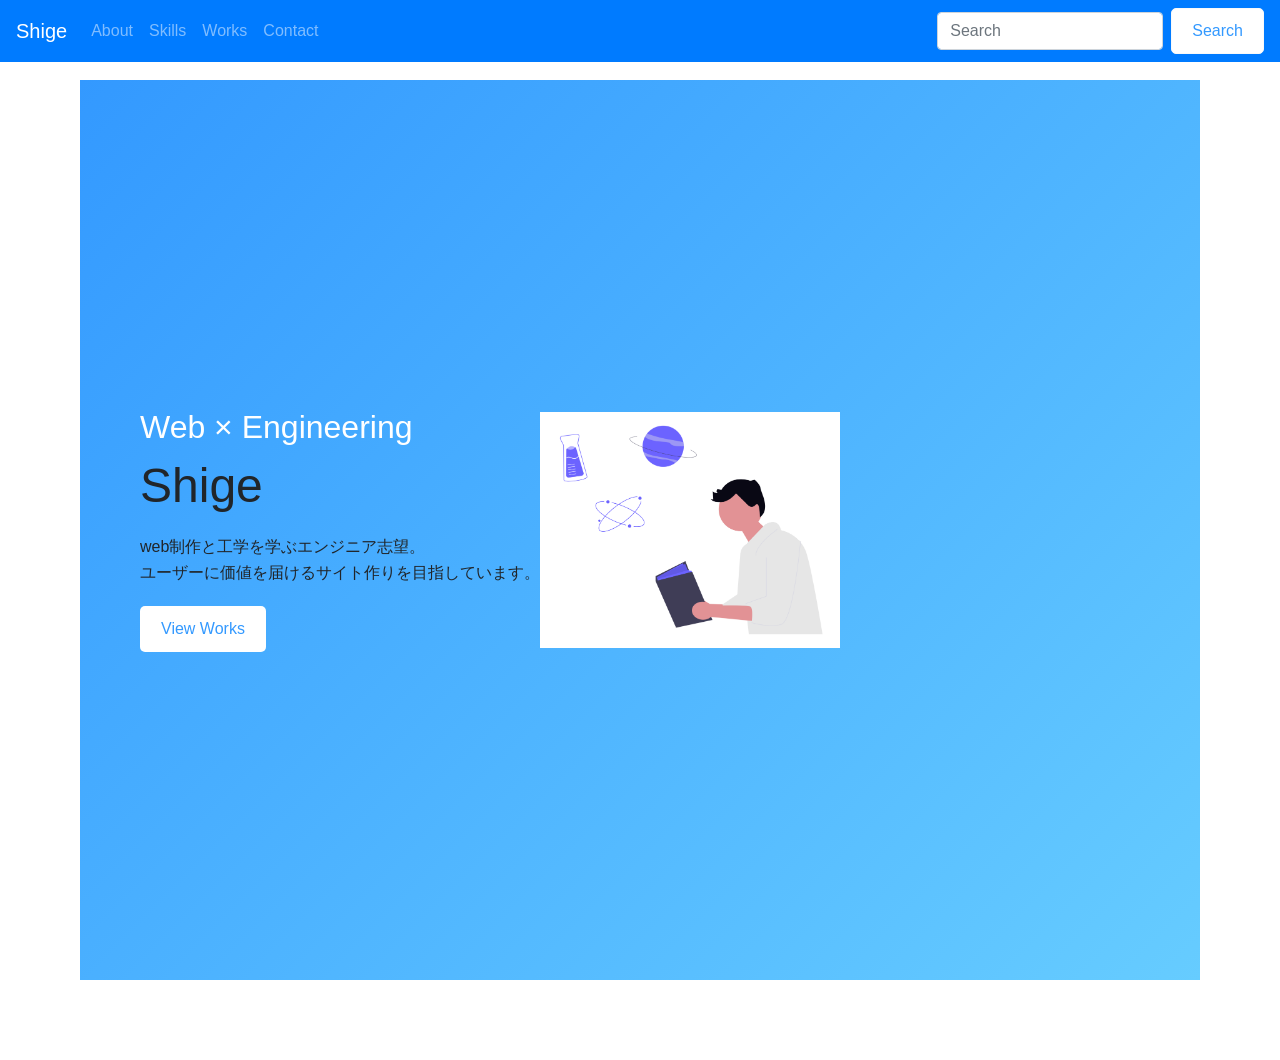
==== index.html @ 6b788b56 "first commit" ====
<!DOCTYPE html>
<html lang="en">

<head>
    <meta charset="UTF-8">
    <meta name="viewport" content="width=device-width, initial-scale=1.0">
    <title>Shige's Portforio</title>
    <link rel="stylesheet" href="https://stackpath.bootstrapcdn.com/bootstrap/4.5.0/css/bootstrap.min.css"
        integrity="sha384-9aIt2nRpC12Uk9gS9baDl411NQApFmC26EwAOH8WgZl5MYYxFfc+NcPb1dKGj7Sk" crossorigin="anonymous">
    <link rel="stylesheet" href="app.css">
</head>

<body>
    <header>
        <nav class="navbar fixed-top navbar-expand-lg navbar-dark bg-primary">
            <a class="navbar-brand" href="#">Shige</a>
            <button class="navbar-toggler" data-toggle="collapse" data-target="#expandme">
                <span class="navbar-toggler-icon"></span>
            </button>
            <div class="collapse navbar-collapse" id="expandme">
                <div class="navbar-nav">
                    <a href="" class="nav-item nav-link">About</a>
                    <a href="" class="nav-item nav-link">Skills</a>
                    <a href="" class="nav-item nav-link">Works</a>
                    <a href="" class="nav-item nav-link">Contact</a>
                </div>
                <form class="form-inline ml-auto">
                    <input class="form-control mr-sm-2" type="search" placeholder="Search" aria-label="Search">
                    <button class="btn btn-outline-light my-2 my-sm-0" type="submit">Search</button>
                </form>
            </div>

        </nav>


        </div>

    </header>

    <section id="hero">
        <div class="hero-container">

            <div class="hero-text">
                <h2>Web &times; Engineering</h2>
                <h1>Shige</h1>
                <p>web制作と工学を学ぶエンジニア志望。<br>
                    ユーザーに価値を届けるサイト作りを目指しています。</p>
                <a href="#works" class="btn">View Works</a>
            </div>

            <div class="hero-image">
                <img src="hero.png" alt="hero.image">
            </div>
        </div>
    </section>
    <section id="about"></section>
    <section id="skills"></section>
    <section id="works"></section>
    <section id="contact"></section>

    <footer></footer>
    <script src="https://code.jquery.com/jquery-3.5.1.slim.min.js"
        integrity="sha384-DfXdz2htPH0lsSSs5nCTpuj/zy4C+OGpamoFVy38MVBnE+IbbVYUew+OrCXaRkfj"
        crossorigin="anonymous"></script>
    <script src="https://cdn.jsdelivr.net/npm/popper.js@1.16.0/dist/umd/popper.min.js"
        integrity="sha384-Q6E9RHvbIyZFJoft+2mJbHaEWldlvI9IOYy5n3zV9zzTtmI3UksdQRVvoxMfooAo"
        crossorigin="anonymous"></script>
    <script src="https://stackpath.bootstrapcdn.com/bootstrap/4.5.0/js/bootstrap.min.js"
        integrity="sha384-OgVRvuATP1z7JjHLkuOU7Xw704+h835Lr+6QL9UvYjZE3Ipu6Tp75j7Bh/kR0JKI"
        crossorigin="anonymous"></script>
</body>
</body>

</html>
---- app.css ----
body {
    margin: 80px;
}




#hero{
    height: 100vh;
    display: flex;
    align-items: center;
    background: linear-gradient(135deg, #3399FF, #66CCFF);
}

.hero-container{
    display: flex;
    justify-content: space-between;
    align-items: center;
    padding: 0 60px;
}

.hero-text h1{
font-size: 48px;
margin: 10px 0;
}

.hero-text h2{
    color: white;
}

.hero-text p{
    margin: 20px 0;
    line-height: 1.6;
} 
.btn{
    display: inline-block;
    padding: 10px 20px;
    background-color: white;
    color: #3399FF;
    text-decoration: none;
    border-radius: 5px;
}
.hero-image img{
    width: 300px;
}
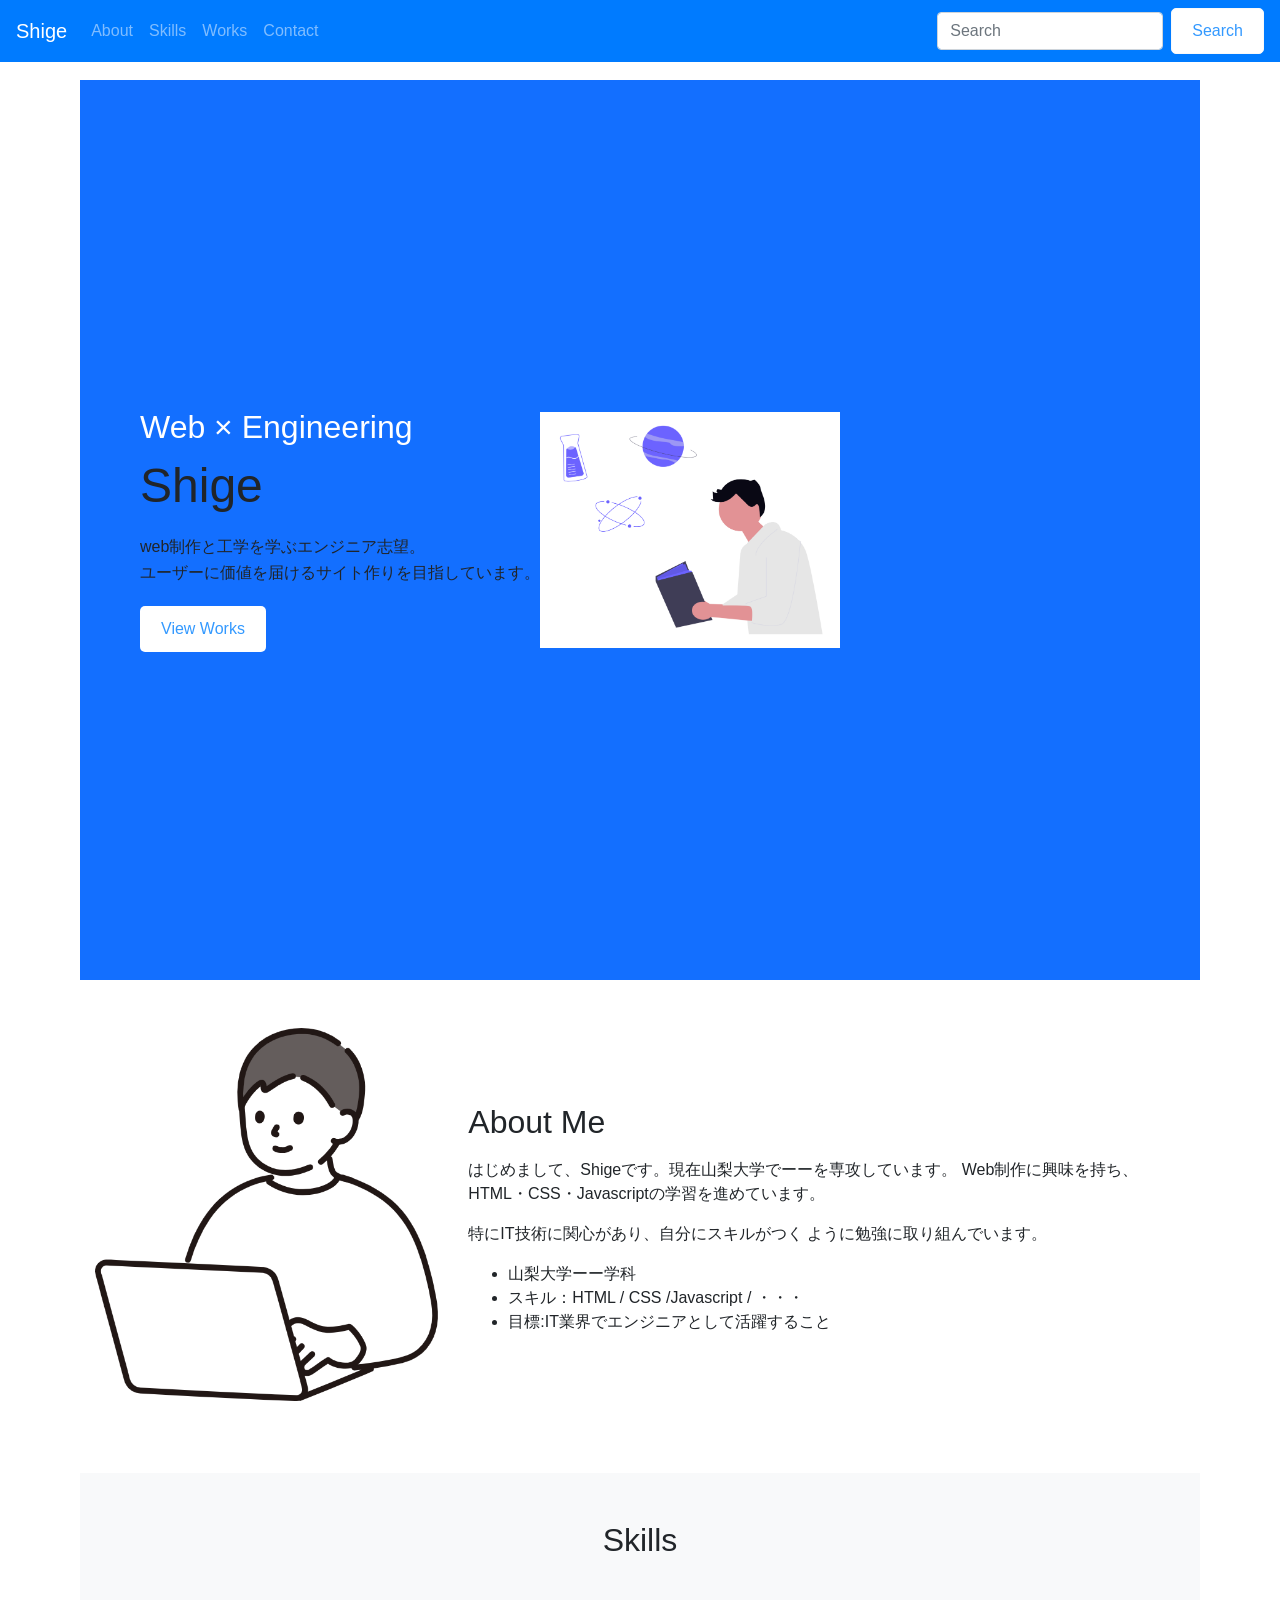
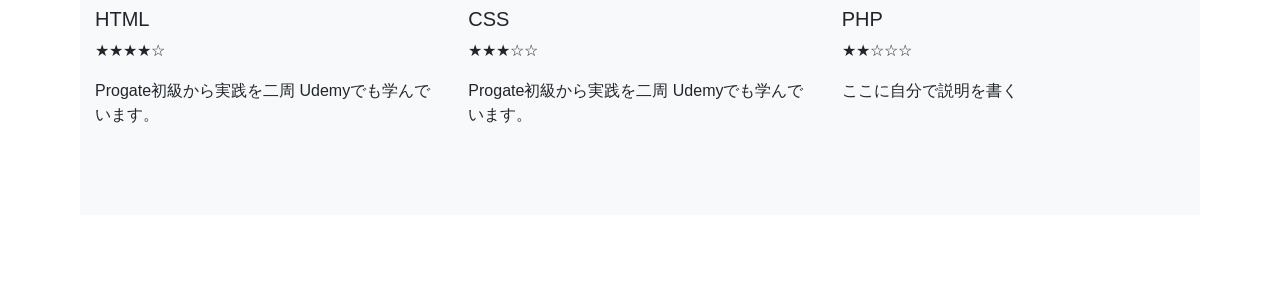
==== commit fea295ca: "プロフィールとスキル追加" ====
--- a/index.html
+++ b/index.html
@@ -53,8 +53,69 @@
             </div>
         </div>
     </section>
-    <section id="about"></section>
-    <section id="skills"></section>
+    <section id="about" class="py-5">
+        <div class="container">
+            <div class="row align-items-center">
+                <!-- 画像 -->
+                <div class="col-md-4 text-center mb-4">
+                    <img src="profile.png" class="img-fluid " alt="プロフィール画像">
+                </div>
+                <!-- テキスト -->
+                <div class="col-md-8">
+                    <h2 class="mb-3">About Me</h2>
+                    <p>
+                        はじめまして、Shigeです。現在山梨大学でーーを専攻しています。
+                        Web制作に興味を持ち、HTML・CSS・Javascriptの学習を進めています。
+                    </p>
+
+                    <p>
+                        特にIT技術に関心があり、自分にスキルがつく
+                        ように勉強に取り組んでいます。
+                    </p>
+
+                    <ul>
+                        <li>山梨大学ーー学科</li>
+                        <li>スキル：HTML / CSS /Javascript / ・・・</li>
+                        <li>目標:IT業界でエンジニアとして活躍すること</li>
+                    </ul>
+                </div>
+            </div>
+        </div>
+
+    </section>
+    <section id="skills" class="py-5 bg-light">
+        <div class="container">
+
+            <h2 class="text-center mb-5">Skills</h2>
+
+            <div class="row">
+
+                <div class="col-md-4 mb-4">
+                    <h5>HTML</h5>
+                    <p>★★★★☆</p>
+                    <p>Progate初級から実践を二周
+                        Udemyでも学んでいます。
+                    </p>
+                </div>
+
+                <div class="col-md-4 mb-4">
+                    <h5>CSS</h5>
+                    <p>★★★☆☆</p>
+                    <p>Progate初級から実践を二周
+                        Udemyでも学んでいます。
+                    </p>
+                </div>
+
+                <div class="col-md-4 mb-4">
+                    <h5>PHP</h5>
+                    <p>★★☆☆☆</p>
+                    <p>ここに自分で説明を書く</p>
+                </div>
+
+            </div>
+
+        </div>
+    </section>
     <section id="works"></section>
     <section id="contact"></section>
 
--- a/app.css
+++ b/app.css
@@ -9,7 +9,7 @@
     height: 100vh;
     display: flex;
     align-items: center;
-    background: linear-gradient(135deg, #3399FF, #66CCFF);
+    background-color: #136FFF;
 }
 
 .hero-container{
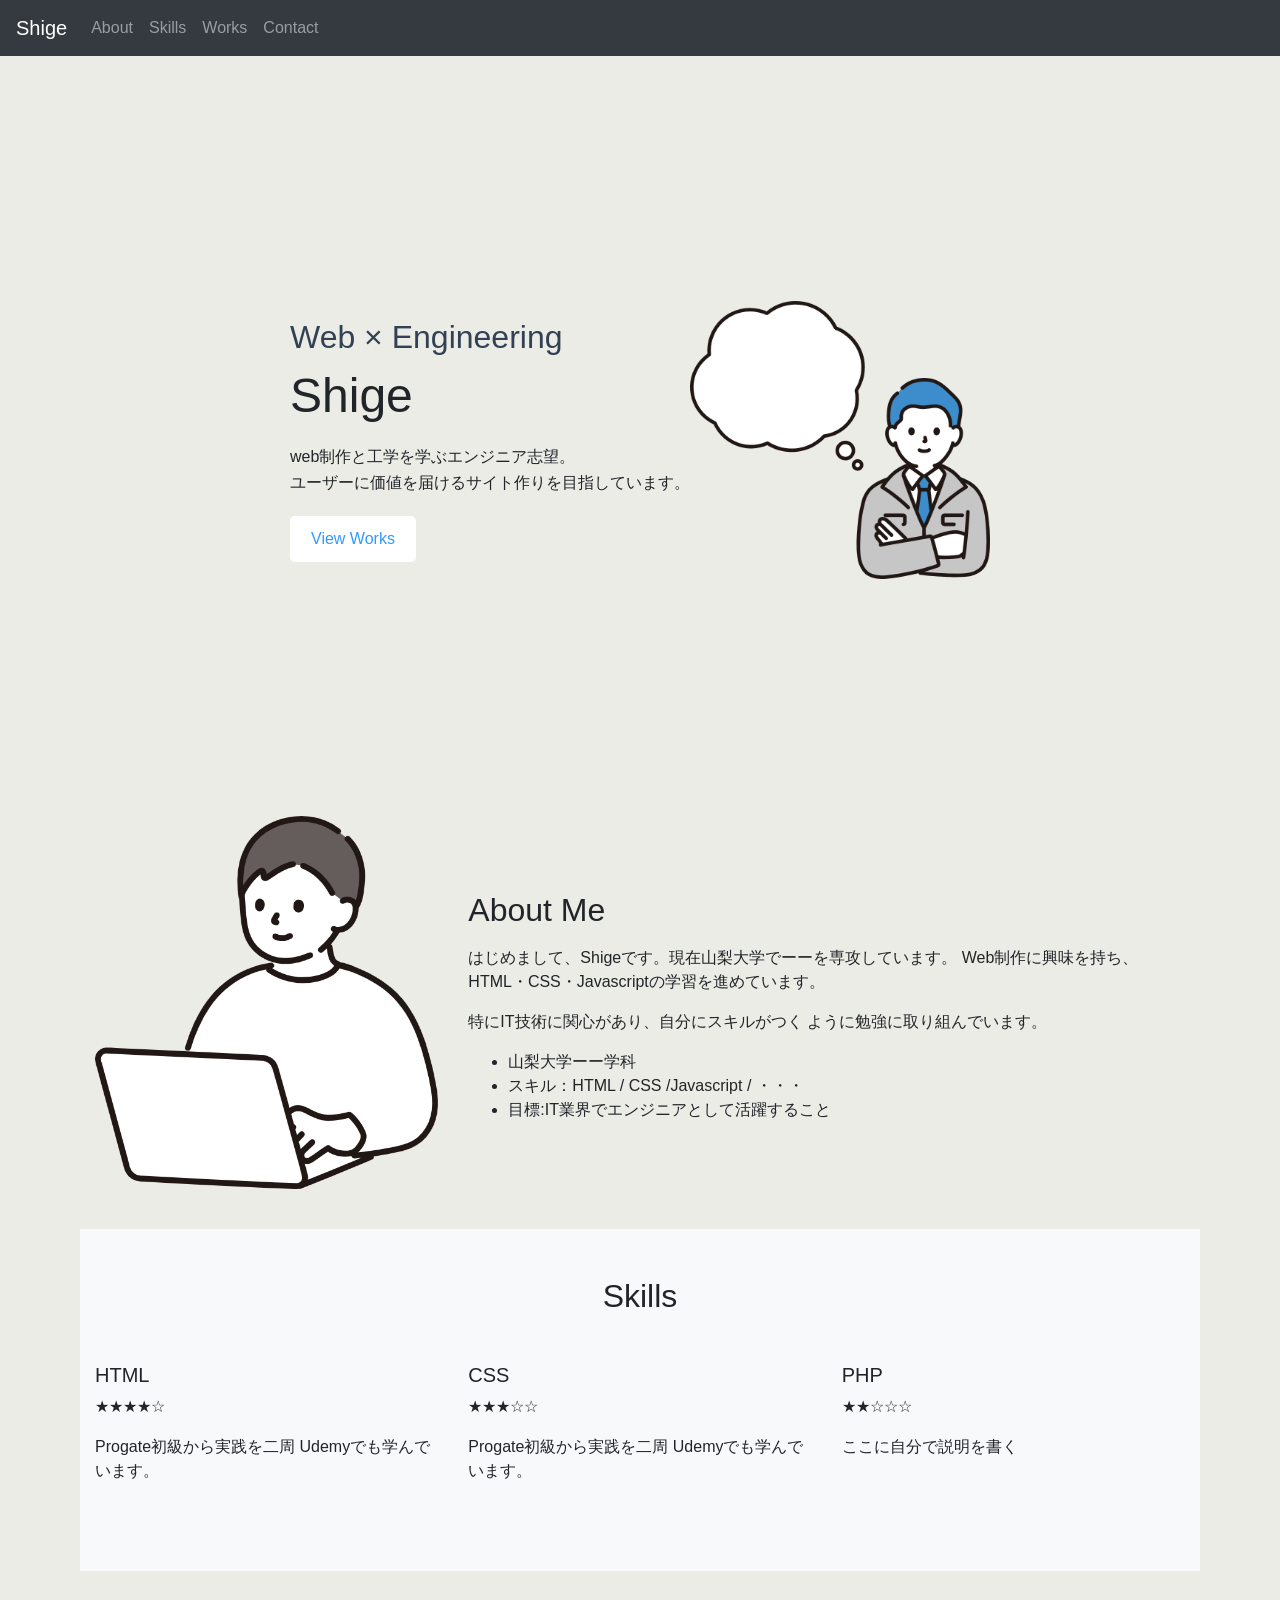
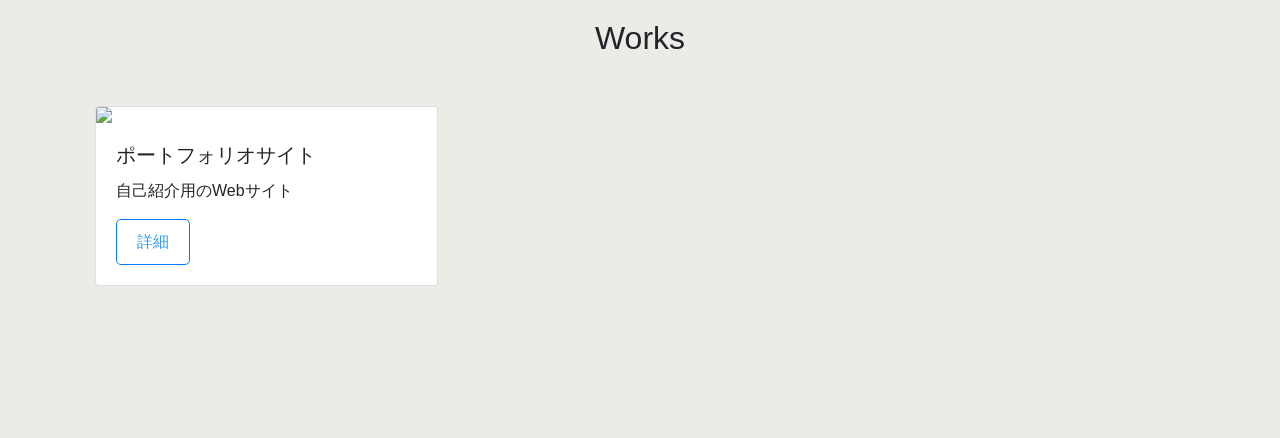
==== commit d76561b4: "herochange" ====
--- a/index.html
+++ b/index.html
@@ -12,7 +12,7 @@
 
 <body>
     <header>
-        <nav class="navbar fixed-top navbar-expand-lg navbar-dark bg-primary">
+        <nav class="navbar fixed-top navbar-expand-lg navbar-dark bg-dark">
             <a class="navbar-brand" href="#">Shige</a>
             <button class="navbar-toggler" data-toggle="collapse" data-target="#expandme">
                 <span class="navbar-toggler-icon"></span>
@@ -24,10 +24,6 @@
                     <a href="" class="nav-item nav-link">Works</a>
                     <a href="" class="nav-item nav-link">Contact</a>
                 </div>
-                <form class="form-inline ml-auto">
-                    <input class="form-control mr-sm-2" type="search" placeholder="Search" aria-label="Search">
-                    <button class="btn btn-outline-light my-2 my-sm-0" type="submit">Search</button>
-                </form>
             </div>
 
         </nav>
@@ -53,7 +49,7 @@
             </div>
         </div>
     </section>
-    <section id="about" class="py-5">
+    <section id="about" class="py-3">
         <div class="container">
             <div class="row align-items-center">
                 <!-- 画像 -->
@@ -116,7 +112,26 @@
 
         </div>
     </section>
-    <section id="works"></section>
+    <section id="works" class="py-5">
+  <div class="container">
+    <h2 class="text-center mb-5">Works</h2>
+
+    <div class="row">
+
+      <div class="col-md-4 mb-4">
+        <div class="card">
+          <img src="img/work1.jpg" class="card-img-top">
+          <div class="card-body">
+            <h5 class="card-title">ポートフォリオサイト</h5>
+            <p class="card-text">自己紹介用のWebサイト</p>
+            <a href="#" class="btn btn-primary">詳細</a>
+          </div>
+        </div>
+      </div>
+
+    </div>
+  </div>
+</section>
     <section id="contact"></section>
 
     <footer></footer>
--- a/app.css
+++ b/app.css
@@ -1,15 +1,19 @@
 body {
     margin: 80px;
+    background-color: #ecece7;
+    
+}
+
+header{
+    color: white;
 }
 
 
-
-
 #hero{
-    height: 100vh;
+    height: 80vh;
     display: flex;
     align-items: center;
-    background-color: #136FFF;
+    background-color: #ecece7;
 }
 
 .hero-container{
@@ -17,6 +21,8 @@
     justify-content: space-between;
     align-items: center;
     padding: 0 60px;
+    max-width: 1100px;   /* ← これが重要 */
+    margin: 0 auto;      /* ← 中央寄せの本体 */
 }
 
 .hero-text h1{
@@ -25,7 +31,7 @@
 }
 
 .hero-text h2{
-    color: white;
+    color: #334155;
 }
 
 .hero-text p{
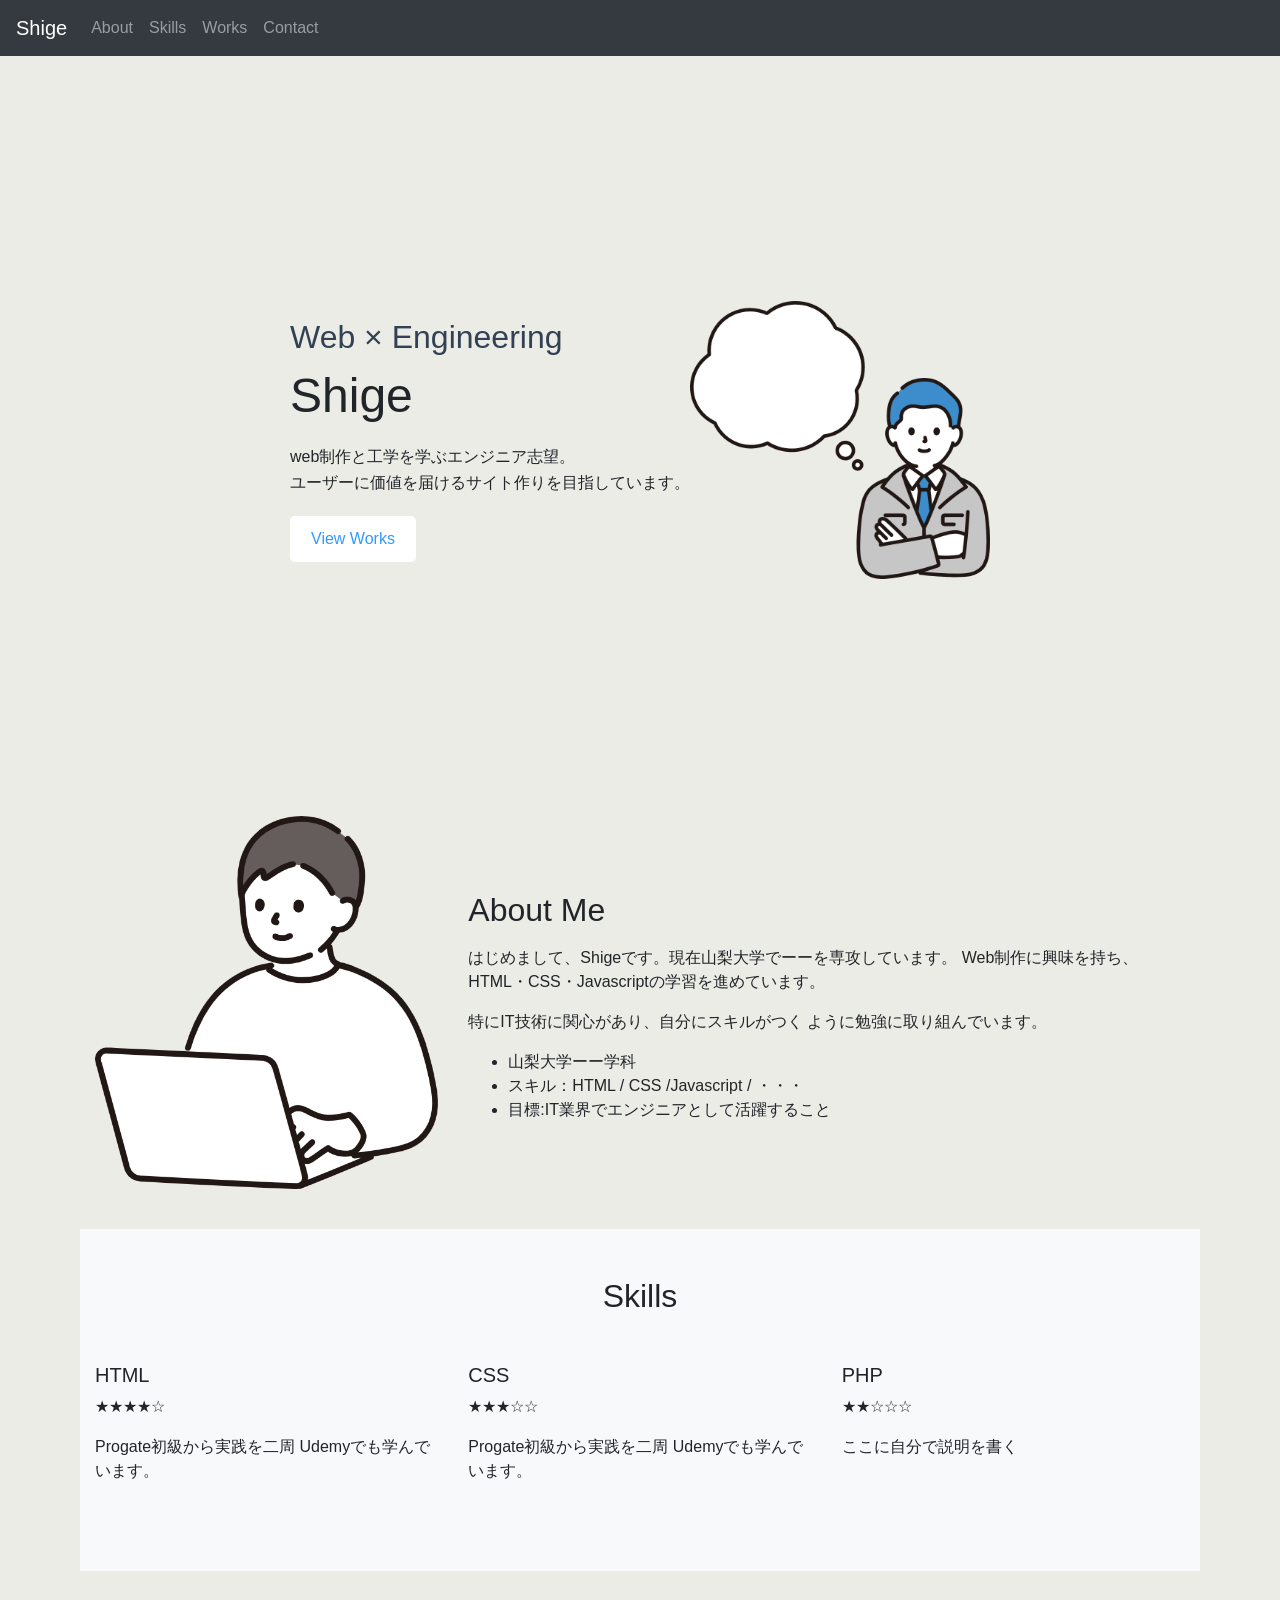
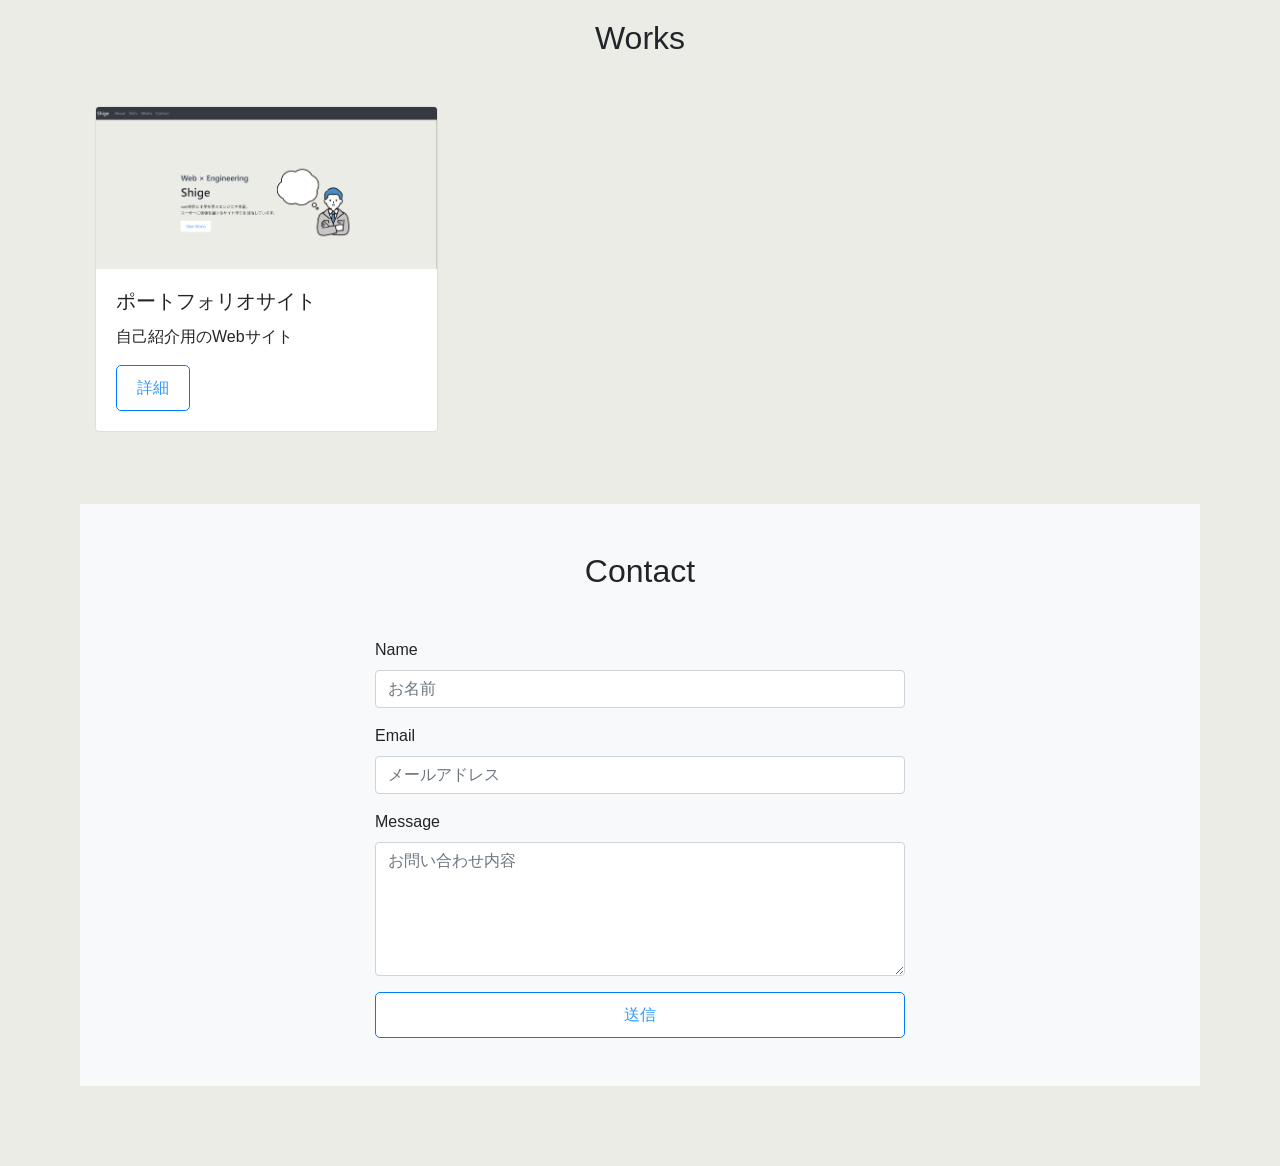
==== commit 3730ee66: "contact add" ====
--- a/index.html
+++ b/index.html
@@ -120,7 +120,7 @@
 
       <div class="col-md-4 mb-4">
         <div class="card">
-          <img src="img/work1.jpg" class="card-img-top">
+          <img src="portfolio.png" class="card-img-top">
           <div class="card-body">
             <h5 class="card-title">ポートフォリオサイト</h5>
             <p class="card-text">自己紹介用のWebサイト</p>
@@ -132,7 +132,40 @@
     </div>
   </div>
 </section>
-    <section id="contact"></section>
+    <section id="contact" class="py-5 bg-light">
+  <div class="container">
+
+    <h2 class="text-center mb-5">Contact</h2>
+
+    <div class="row justify-content-center">
+      <div class="col-md-6">
+
+        <form>
+
+          <div class="mb-3">
+            <label class="form-label">Name</label>
+            <input type="text" class="form-control" placeholder="お名前">
+          </div>
+
+          <div class="mb-3">
+            <label class="form-label">Email</label>
+            <input type="email" class="form-control" placeholder="メールアドレス">
+          </div>
+
+          <div class="mb-3">
+            <label class="form-label">Message</label>
+            <textarea class="form-control" rows="5" placeholder="お問い合わせ内容"></textarea>
+          </div>
+
+          <button type="submit" class="btn btn-primary w-100">送信</button>
+
+        </form>
+
+      </div>
+    </div>
+
+  </div>
+</section>
 
     <footer></footer>
     <script src="https://code.jquery.com/jquery-3.5.1.slim.min.js"
